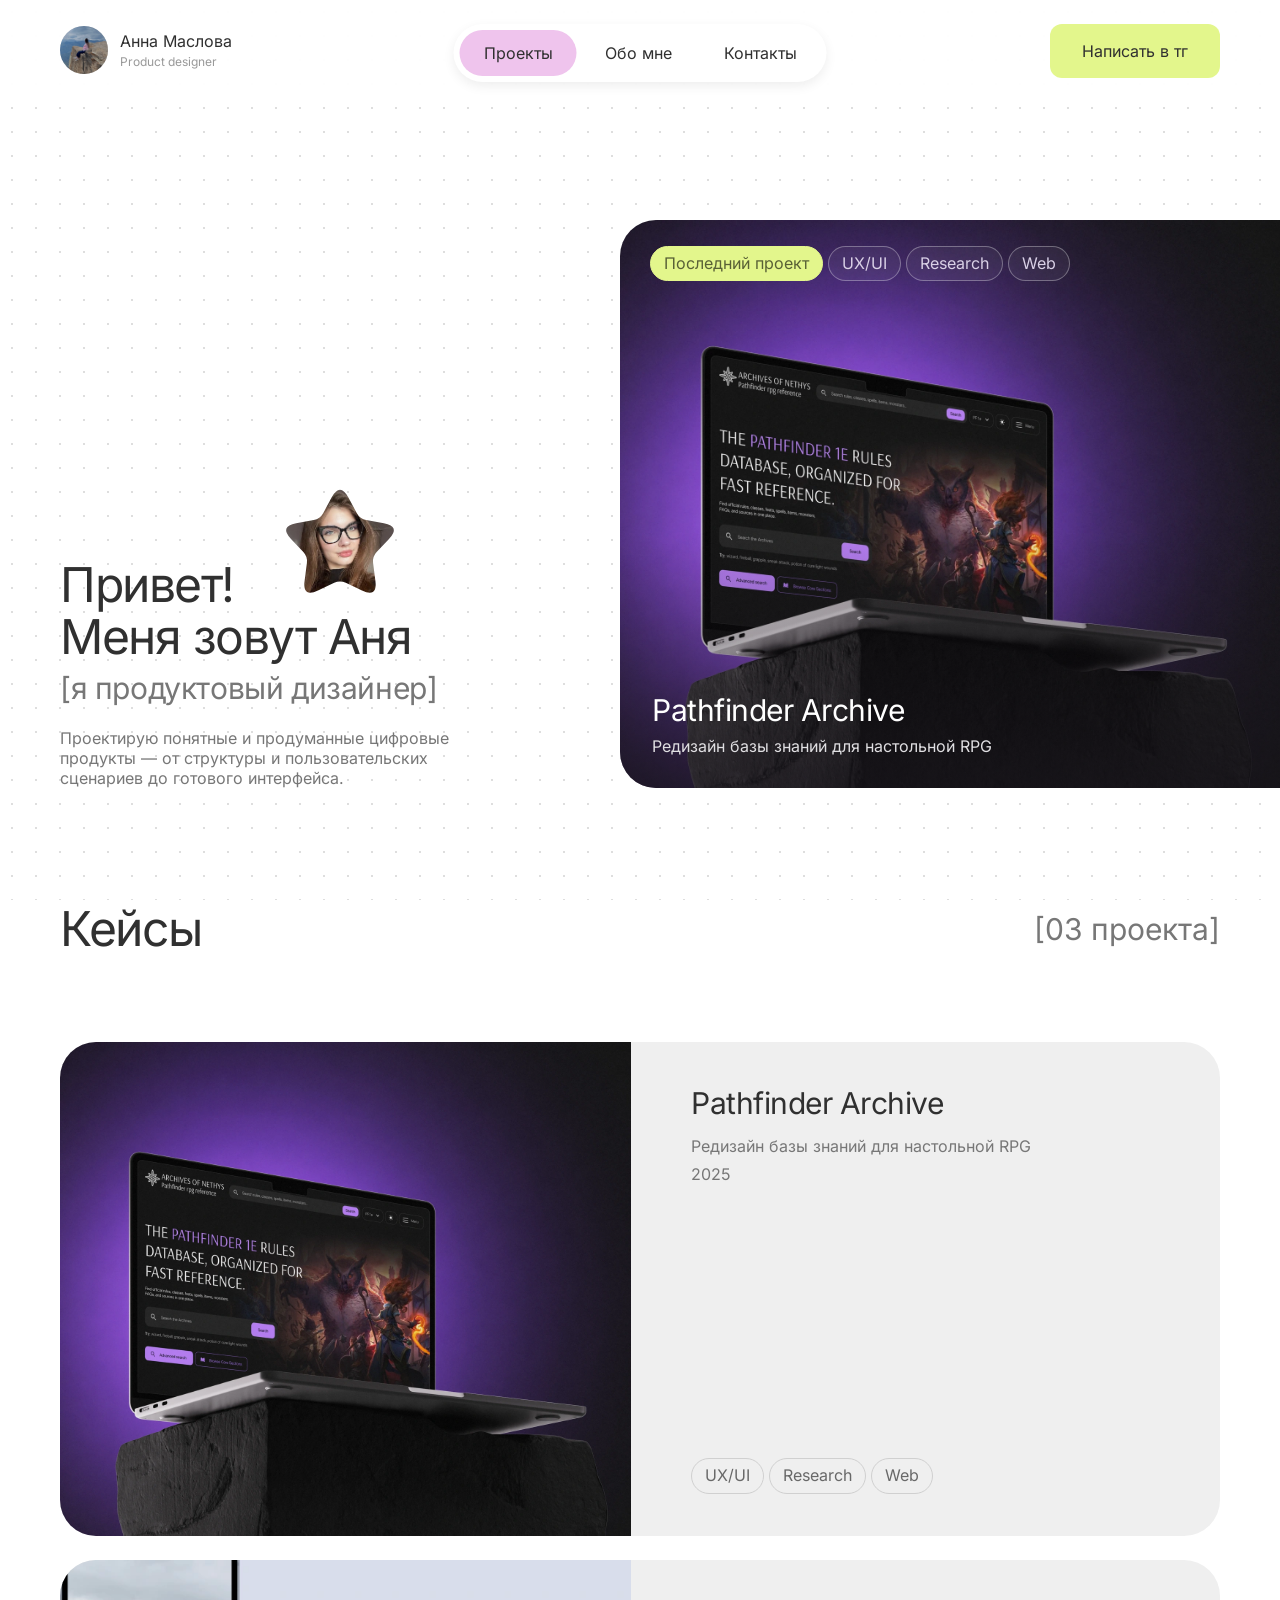
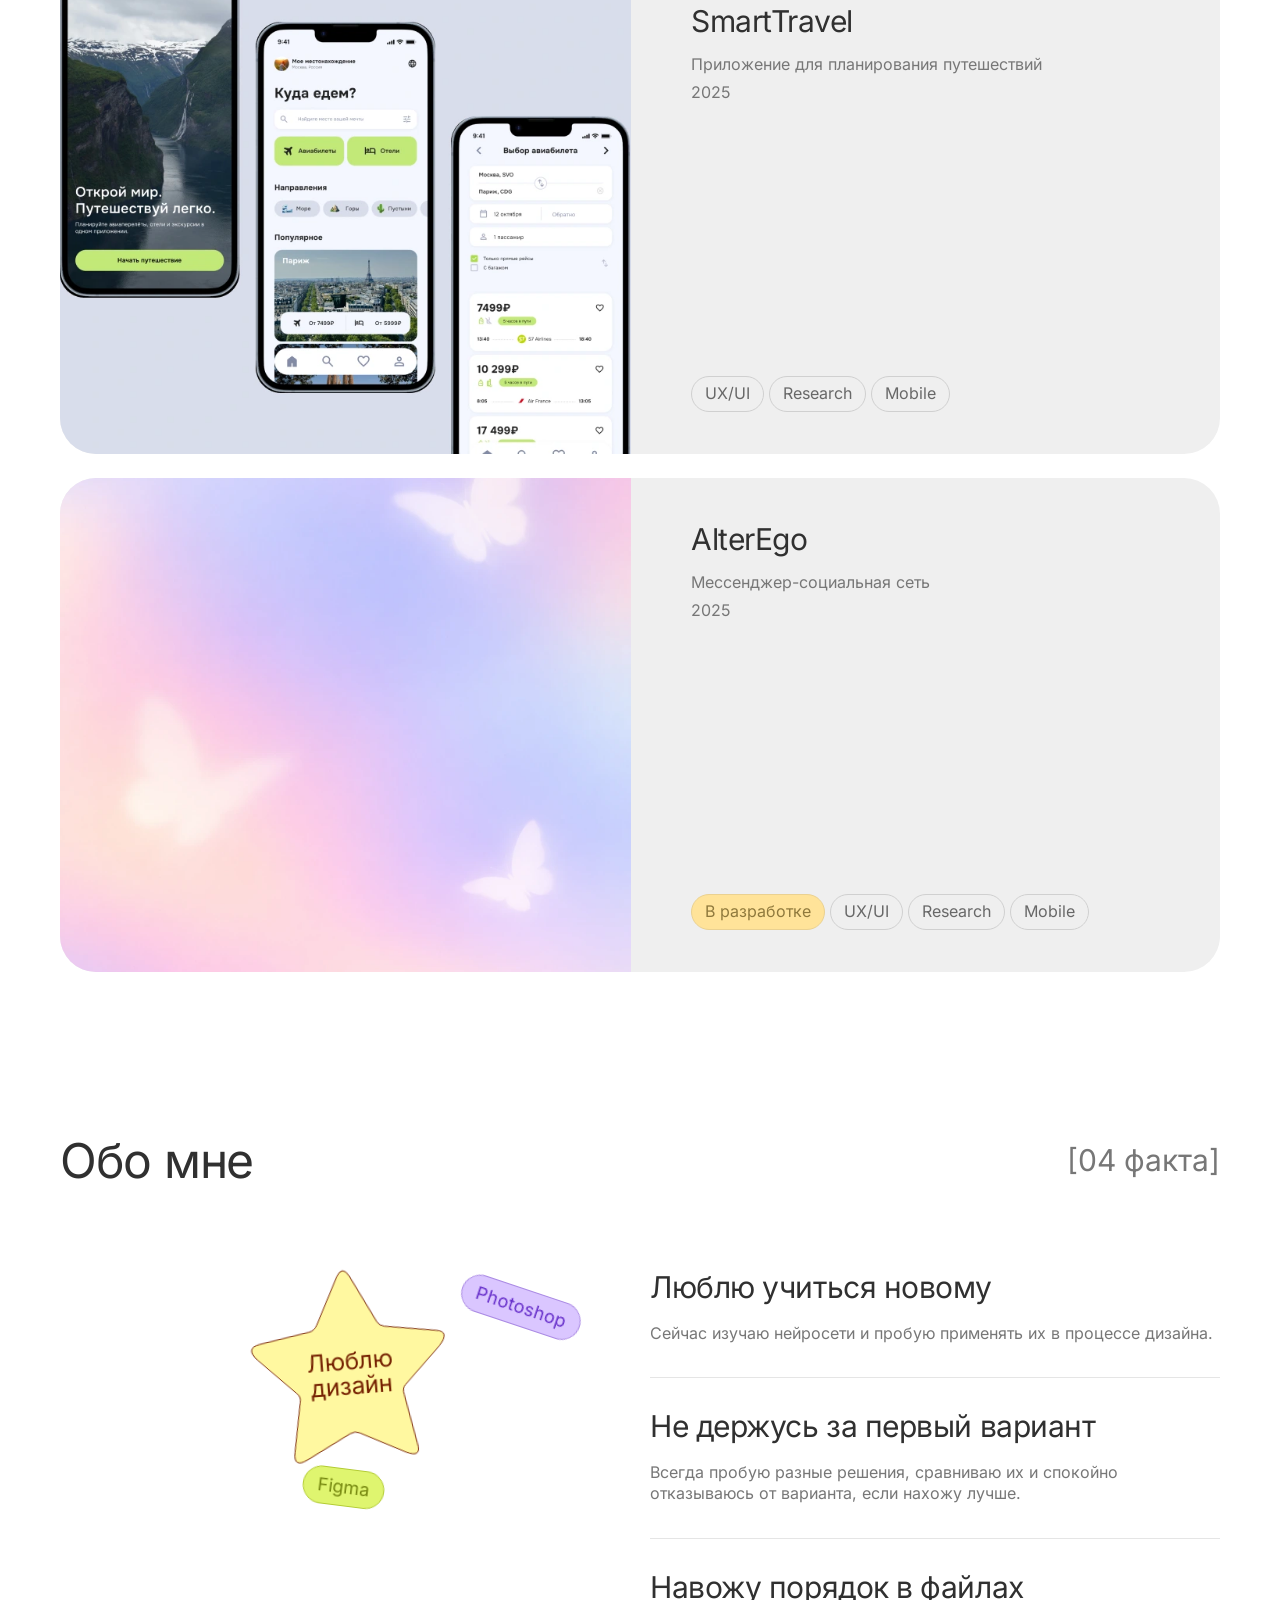
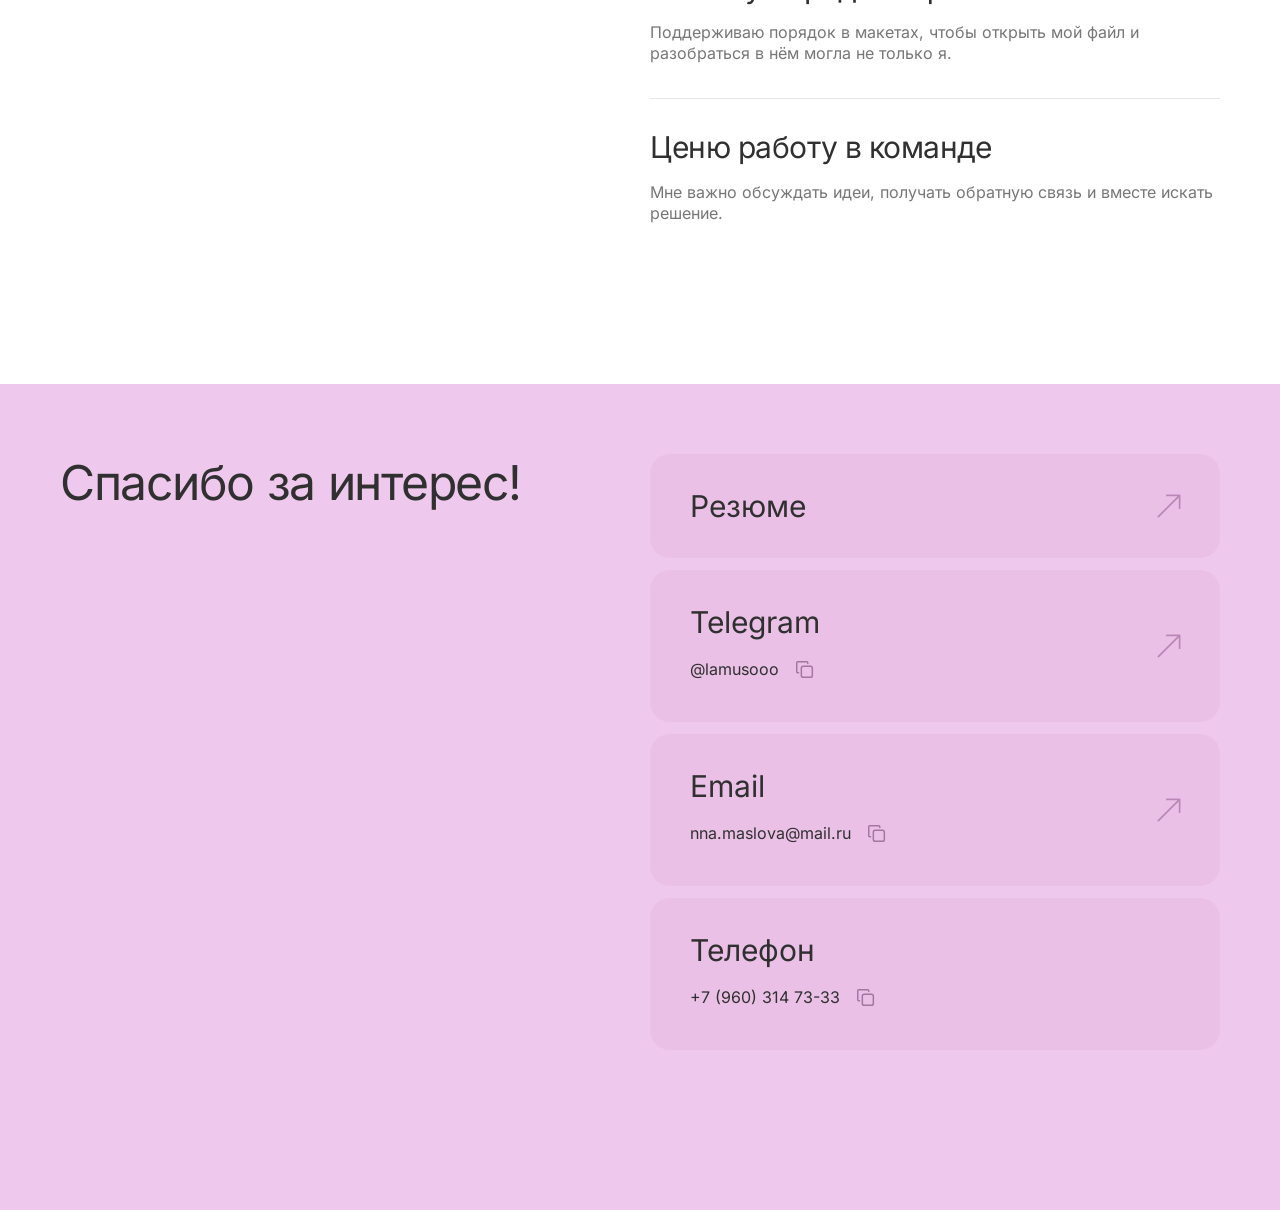
==== index.html @ dc51cd24 "Publish portfolio website" ====
<!doctype html>
<html lang="ru">
<head>
  <meta charset="utf-8">
  <meta name="viewport" content="width=device-width, initial-scale=1">
  <meta name="description" content="Анна Маслова — продуктовый дизайнер. Проекты, подход к работе и контакты.">
  <title>Анна Маслова — продуктовый дизайнер</title>
  <link rel="icon" href="assets--favicon.svg" type="image/svg+xml">
  <link rel="preload" href="assets--inter.ttf" as="font" type="font/ttf" crossorigin>
  <link rel="stylesheet" href="styles.css?v=20261004-phone">
  <script src="script.js?v=20261002-case" defer></script>
</head>
<body>
<a class="skip-link" href="#main">К содержимому</a>
<div class="page">
  <div id="top" aria-hidden="true"></div>
  <header class="header">
    <a href="index.html#top" class="identity" aria-label="Анна Маслова — в начало">
      <img class="identity-dot" src="assets--profile-mountains.png" width="48" height="48" alt="">
      <span>Анна Маслова<small>Product designer</small></span>
    </a>
    <nav class="navigation" aria-label="Основная навигация">
      <a class="is-active" href="#projects" aria-current="location">Проекты</a>
      <a href="#about">Обо мне</a>
      <a href="#contacts">Контакты</a>
    </nav>
    <a class="resume" href="https://t.me/lamusooo" target="_blank" rel="noopener noreferrer">Написать в тг</a>
  </header>
  <main id="main">
    <section class="hero" aria-labelledby="intro-title">
      <div class="intro">
        <div class="greeting"><h1 id="intro-title">Привет!<br>Меня зовут Аня</h1><img class="portrait" src="assets--anna.webp" width="128" height="128" alt="Аня"></div>
        <p class="role">[я продуктовый дизайнер]</p>
        <p class="intro-copy">Проектирую понятные и продуманные цифровые продукты — от структуры и пользовательских сценариев до готового интерфейса.</p>
      </div>
      <a class="featured" href="pathfinder.html" aria-label="Открыть проект Pathfinder Archive">
        <img src="assets--pathfinder.webp" width="1800" height="1350" alt="Pathfinder Archive — интерфейс базы знаний на экране ноутбука" fetchpriority="high">
        <div class="tags featured-tags"><span class="tag tag-lime">Последний проект</span><span class="tag">UX/UI</span><span class="tag">Research</span><span class="tag">Web</span></div>
        <div class="featured-caption"><h2>Pathfinder Archive</h2><p>Редизайн базы знаний для настольной RPG</p></div>
      </a>
    </section>
    <section class="projects section" id="projects" aria-labelledby="projects-title">
      <div class="section-heading"><h2 id="projects-title">Кейсы</h2><span>[03 проекта]</span></div>
      <div class="project-list">
        <a class="project" href="pathfinder.html" aria-label="Открыть проект Pathfinder Archive"><div class="project-image"><img src="assets--pathfinder.webp" width="1800" height="1350" alt="Обложка проекта Pathfinder Archive" loading="lazy"></div><div class="project-info"><div><h3>Pathfinder Archive</h3><p>Редизайн базы знаний для настольной RPG</p><p class="year">2025</p></div><ul class="tags" aria-label="Направления проекта"><li class="tag">UX/UI</li><li class="tag">Research</li><li class="tag">Web</li></ul></div></a>
        <a class="project" href="smarttravel.html" aria-label="Открыть проект Smart Travel"><div class="project-image"><img src="assets--smarttravel.webp" width="808" height="632" alt="SmartTravel — три экрана мобильного приложения для путешествий" loading="lazy"></div><div class="project-info"><div><h3>SmartTravel</h3><p>Приложение для планирования путешествий</p><p class="year">2025</p></div><ul class="tags" aria-label="Направления проекта"><li class="tag">UX/UI</li><li class="tag">Research</li><li class="tag">Mobile</li></ul></div></a>
        <article class="project"><div class="project-image alterego"><img src="assets--alterego.webp" width="972" height="1619" alt="Пастельная обложка AlterEgo с бабочками" loading="lazy"></div><div class="project-info"><div><h3>AlterEgo</h3><p>Мессенджер-социальная сеть</p><p class="year">2025</p></div><ul class="tags" aria-label="Статус и направления проекта"><li class="tag tag-yellow">В разработке</li><li class="tag">UX/UI</li><li class="tag">Research</li><li class="tag">Mobile</li></ul></div></article>
      </div>
    </section>
    <section class="about section" id="about" aria-labelledby="about-title">
      <div class="section-heading"><h2 id="about-title">Обо мне</h2><span>[04 факта]</span></div>
      <div class="about-grid">
        <div class="sticker-board" aria-label="Люблю дизайн. Инструменты: Figma, Photoshop, Illustrator, AI">
          <div class="design-star"><svg viewBox="0 0 220 220" aria-hidden="true"><path d="M103 12 Q110 -1 117 12 L143 64 Q145 69 151 70 L207 79 Q223 81 210 96 L169 136 Q165 140 167 147 L177 201 Q181 218 164 210 L115 185 Q110 182 104 185 L55 210 Q39 218 42 201 L52 147 Q54 140 49 136 L9 96 Q-4 82 13 79 L68 70 Q74 69 77 63Z"/></svg><span>Люблю<br>дизайн</span></div>
          <div class="tool-stickers"><span class="tool figma">Figma</span><span class="tool photoshop">Photoshop</span><span class="tool illustrator">Illustrator</span><span class="tool ai">AI</span></div>
        </div>
        <div class="facts">
          <article><h3>Люблю учиться новому</h3><p>Сейчас изучаю нейросети и пробую применять их в процессе дизайна.</p></article>
          <article><h3>Не держусь за первый вариант</h3><p>Всегда пробую разные решения, сравниваю их и спокойно отказываюсь от варианта, если нахожу лучше.</p></article>
          <article><h3>Навожу порядок в файлах</h3><p>Поддерживаю порядок в макетах, чтобы открыть мой файл и разобраться в нём могла не только я.</p></article>
          <article><h3>Ценю работу в команде</h3><p>Мне важно обсуждать идеи, получать обратную связь и вместе искать решение.</p></article>
        </div>
      </div>
    </section>
  </main>
  <footer class="contacts" id="contacts" aria-labelledby="contacts-title">
    <h2 id="contacts-title">Спасибо за интерес!</h2>
    <div class="contact-list">
      <div class="contact-item contact-resume"><button type="button" class="contact-action" data-contact="resume" aria-label="Резюме"></button><h3>Резюме</h3><svg class="contact-arrow" viewBox="0 0 32 32" fill="none" aria-hidden="true"><path d="M6 26 26 6M14 6h12v12" stroke="currentColor" stroke-width="1.6" stroke-linecap="round" stroke-linejoin="round"/></svg></div>
      <div class="contact-item contact-telegram"><a class="contact-action" href="https://t.me/lamusooo" aria-label="Telegram" target="_blank" rel="noopener noreferrer"></a><h3>Telegram</h3><div class="contact-detail"><p>@lamusooo</p><button type="button" class="copy-contact" data-copy="@lamusooo" aria-label="Копировать telegram" data-label="Копировать telegram"><svg viewBox="0 0 24 24" fill="none" aria-hidden="true"><rect x="8" y="8" width="12" height="12" rx="2" stroke="currentColor" stroke-width="1.6"/><path d="M15 5V4a1 1 0 0 0-1-1H4a1 1 0 0 0-1 1v10a1 1 0 0 0 1 1h1" stroke="currentColor" stroke-width="1.6" stroke-linecap="round"/></svg><span class="copy-tooltip">Копировать</span></button></div><svg class="contact-arrow" viewBox="0 0 32 32" fill="none" aria-hidden="true"><path d="M6 26 26 6M14 6h12v12" stroke="currentColor" stroke-width="1.6" stroke-linecap="round" stroke-linejoin="round"/></svg></div>
      <div class="contact-item contact-email"><a class="contact-action" href="mailto:nna.maslova@mail.ru" aria-label="Email"></a><h3>Email</h3><div class="contact-detail"><p>nna.maslova@mail.ru</p><button type="button" class="copy-contact" data-copy="nna.maslova@mail.ru" aria-label="Копировать email" data-label="Копировать email"><svg viewBox="0 0 24 24" fill="none" aria-hidden="true"><rect x="8" y="8" width="12" height="12" rx="2" stroke="currentColor" stroke-width="1.6"/><path d="M15 5V4a1 1 0 0 0-1-1H4a1 1 0 0 0-1 1v10a1 1 0 0 0 1 1h1" stroke="currentColor" stroke-width="1.6" stroke-linecap="round"/></svg><span class="copy-tooltip">Копировать</span></button></div><svg class="contact-arrow" viewBox="0 0 32 32" fill="none" aria-hidden="true"><path d="M6 26 26 6M14 6h12v12" stroke="currentColor" stroke-width="1.6" stroke-linecap="round" stroke-linejoin="round"/></svg></div>
      <div class="contact-item contact-phone"><a class="contact-action" href="tel:+79603147333" aria-label="Позвонить: +7 (960) 314-73-33"></a><h3>Телефон</h3><div class="contact-detail"><p>+7 (960) 314 73-33</p><button type="button" class="copy-contact" data-copy="+7 (960) 314 73-33" aria-label="Копировать телефон" data-label="Копировать телефон"><svg viewBox="0 0 24 24" fill="none" aria-hidden="true"><rect x="8" y="8" width="12" height="12" rx="2" stroke="currentColor" stroke-width="1.6"/><path d="M15 5V4a1 1 0 0 0-1-1H4a1 1 0 0 0-1 1v10a1 1 0 0 0 1 1h1" stroke="currentColor" stroke-width="1.6" stroke-linecap="round"/></svg><span class="copy-tooltip">Копировать</span></button></div><svg class="contact-arrow" viewBox="0 0 32 32" fill="none" aria-hidden="true"><path d="M6 26 26 6M14 6h12v12" stroke="currentColor" stroke-width="1.6" stroke-linecap="round" stroke-linejoin="round"/></svg></div>
    </div>
    <p class="contact-status" role="status" aria-live="polite"></p>
  </footer>
</div>
</body>
</html>
---- styles.css ----
@font-face{font-family:Inter;src:url('assets--inter.ttf') format('truetype');font-style:normal;font-weight:400;font-display:swap}
:root{--ink:#303030;--muted:#777;--pink:#efc4ed;--lime:#e3f68c;--card:#efefef}
*{box-sizing:border-box}html{scroll-behavior:smooth;scroll-padding-top:32px}body{margin:0;background:#fff;color:var(--ink);font-family:Inter,Arial,sans-serif;font-weight:400;-webkit-font-smoothing:antialiased}button,a{-webkit-tap-highlight-color:transparent}a{color:inherit;text-decoration:none}button{font:inherit;color:inherit}h1,h2,h3,p{margin:0;font-weight:400}ul{padding:0;margin:0;list-style:none}img{display:block;max-width:100%}a:focus-visible,button:focus-visible{outline:3px solid #a567cf;outline-offset:5px}.page{max-width:1440px;margin:0 auto;background-image:radial-gradient(#e9e9e9 .65px,transparent .65px);background-size:24px 24px}.skip-link{position:fixed;left:16px;top:-80px;background:var(--lime);padding:12px;z-index:10}.skip-link:focus{top:16px}.header{height:220px;padding:60px;display:flex;align-items:flex-start;justify-content:space-between;gap:24px;position:relative}.identity{display:flex;align-items:center;gap:12px;min-height:52px;font-size:16px}.identity small{display:block;font-size:12px;color:#999;margin-top:3px}.identity-dot{width:48px;height:48px;background:#d9d9d9;border-radius:50%;flex-shrink:0}.navigation{display:flex;align-items:center;gap:4px;background:#fff;border-radius:40px;padding:6px;box-shadow:0 4px 12px #00000012;position:absolute;left:50%;transform:translateX(-50%)}.navigation a{white-space:nowrap;padding:13px 24px;border-radius:30px;font-size:14px;transition:background .2s}.navigation a:hover{background:#f8edf7}.navigation .is-active{background:var(--pink)}.resume{border:0;border-radius:12px;background:var(--lime);padding:17px 32px;font-size:14px;opacity:1;cursor:default}.hero{display:grid;grid-template-columns:560px minmax(0,1fr);gap:0;margin-left:60px;min-height:568px;align-items:end}.intro{padding:0 40px 0 0}.greeting{position:relative;display:inline-block}.greeting h1{font-size:48px;line-height:1.18;letter-spacing:-1.5px}.portrait{position:absolute;width:128px;height:128px;object-fit:cover;left:216px;top:-80px;clip-path:polygon(50% 0%,65% 27%,96% 35%,77% 60%,80% 94%,50% 79%,18% 94%,22% 60%,3% 35%,35% 27%);transform:rotate(7deg)}.role{font-size:28px;line-height:1.3;color:#777;margin-top:10px;letter-spacing:-.4px}.intro-copy{max-width:405px;font-size:16px;line-height:1.25;margin-top:34px}.featured{height:568px;border-radius:36px 0 0 36px;position:relative;overflow:hidden;color:white;background:#242126}.featured>img{width:100%;height:100%;object-fit:cover}.featured:after{content:'';position:absolute;inset:55% 0 0;background:linear-gradient(transparent,#17131b99);pointer-events:none}.tags{display:flex;flex-wrap:wrap;gap:5px;align-items:center}.tag{font-size:16px;line-height:1.2;padding:7px 13px;border:1px solid #d0d0d0;border-radius:30px;white-space:nowrap;color:#686868}.featured-tags{position:absolute;top:26px;left:30px;right:20px;z-index:1}.featured-tags .tag{border-color:#ffffff50;color:#d9d0e6;background:#ffffff0d}.featured-tags .tag-lime{background:var(--lime);color:#596136;border-color:var(--lime)}.featured-caption{position:absolute;z-index:1;bottom:32px;left:32px;right:24px}.featured-caption h2{font-size:30px;letter-spacing:-.5px}.featured-caption p{font-size:16px;margin-top:8px;color:#e0dfe2}.section{margin:0 60px}.projects{padding-top:112px}.section-heading{display:flex;align-items:center;justify-content:space-between;gap:20px;margin-bottom:84px}.section-heading h2,.contacts>h2{font-size:48px;line-height:1.2;letter-spacing:-1.3px}.section-heading>span{font-size:28px;color:var(--muted);white-space:nowrap}.project-list{display:grid;gap:24px}.project{display:grid;grid-template-columns:650fr 670fr;min-height:494px;background:var(--card);border-radius:36px;overflow:hidden}.project-image{min-width:0;position:relative;overflow:hidden}.project-image>img{width:100%;height:100%;position:absolute;object-fit:cover}.project-image.alterego>img{object-position:center 60%;transform:rotate(180deg)}.project-info{padding:42px 60px;display:flex;flex-direction:column;justify-content:space-between;gap:40px}.project h3{font-size:30px;line-height:1.3;letter-spacing:-.5px}.project-info p{font-size:16px;line-height:1.4;color:var(--muted);margin-top:12px}.project-info .year{margin-top:6px}.tag-yellow{background:#ffe399;border-color:#ead191;color:#8f793c}.about{padding-top:160px;padding-bottom:160px}.about .section-heading{margin-bottom:80px}.about-grid{display:grid;grid-template-columns:1fr 1fr;gap:20px;min-height:552px}.sticker-board{display:flex;align-items:center;gap:28px;padding-top:110px}.design-star{position:relative;flex:none;width:200px;height:200px;transform:rotate(-7deg)}.design-star svg{width:100%;height:100%;fill:#fff9a9;stroke:#726d4d;stroke-width:1}.design-star span{position:absolute;inset:0;display:flex;align-items:center;justify-content:center;text-align:center;font-size:24px;line-height:1.05;transform:rotate(7deg)}.tool-stickers{display:grid;grid-template-columns:max-content max-content;gap:16px;align-self:center;margin-top:-40px}.tool{font-size:18px;padding:8px 14px;border:1px solid #0000000c;border-radius:28px;color:#777;line-height:1.1}.figma{background:#e9f8a4;grid-column:1;grid-row:1}.photoshop{background:#e5ccfa;grid-column:2;grid-row:1}.illustrator{background:#f5c6ed;grid-column:2;grid-row:2;justify-self:start}.ai{background:#c8e7fc;grid-column:2;grid-row:3;justify-self:start;margin-top:-8px}.facts article{padding:0 0 34px;margin-bottom:30px;border-bottom:1px solid #e5e5e5}.facts article:last-child{border-bottom:0;margin-bottom:0;padding-bottom:0}.facts h3{font-size:30px;line-height:1.25;letter-spacing:-.45px}.facts p{font-size:16px;line-height:1.3;color:var(--muted);margin-top:16px;max-width:590px}.contacts{display:grid;grid-template-columns:1fr 1fr;gap:20px;background:#efc8ed;padding:70px 60px 160px;min-height:776px;scroll-margin-top:0}.contact-list{display:grid;gap:12px;align-content:start}.contact-item{background:#eac0e7;padding:34px 40px;border-radius:20px}.contact-item h3{font-size:30px;line-height:1.2}.contact-item p{font-size:16px;line-height:1.3;margin-top:12px;overflow-wrap:anywhere}
@media(min-width:1441px){.page{border-inline:1px solid #f6f6f6}}
@media(max-width:1150px){.header{padding:40px;height:180px}.hero{margin-left:40px;grid-template-columns:43% 57%;min-height:470px}.featured{height:470px}.greeting h1{font-size:38px}.portrait{width:104px;height:104px;left:170px;top:-70px}.role{font-size:22px}.intro-copy{max-width:300px}.section{margin-inline:40px}.project{min-height:380px}.project-info{padding:32px}.project h3,.facts h3{font-size:25px}.tag{font-size:13px;padding:6px 10px}.section-heading h2,.contacts>h2{font-size:38px}.section-heading>span{font-size:22px}.section-heading{margin-bottom:55px}.about{padding-block:110px}.sticker-board{gap:16px}.design-star{width:160px;height:160px}.design-star span{font-size:20px}.tool{font-size:14px;padding:7px 10px}.tool-stickers{gap:12px}.contacts{padding:60px 40px 100px;min-height:640px}.contact-item{padding:28px 32px}.contact-item h3{font-size:25px}}
@media(max-width:850px){html{scroll-padding-top:24px}.header{height:180px;padding:26px 24px;align-items:flex-start;gap:12px}.identity{font-size:14px;gap:9px;min-height:42px}.identity small{font-size:10px}.identity-dot{width:38px;height:38px}.resume{padding:14px 20px;font-size:12px;border-radius:10px}.navigation{top:100px}.navigation a{padding:12px 21px;font-size:13px}.hero{margin:0 24px;grid-template-columns:1fr;gap:36px;min-height:0}.intro{padding:70px 0 0}.greeting h1{font-size:40px;letter-spacing:-1.2px}.portrait{left:184px;top:-63px;width:100px;height:100px}.role{font-size:22px;margin-top:12px}.intro-copy{font-size:15px;max-width:360px;line-height:1.4;margin-top:25px}.featured{height:auto;aspect-ratio:1.22;border-radius:24px}.featured-tags{left:18px;top:18px;right:12px;gap:4px}.featured-tags .tag{font-size:11px;padding:5px 7px}.featured-caption{left:20px;bottom:23px;right:20px}.featured-caption h2{font-size:25px}.featured-caption p{font-size:12px;max-width:260px;line-height:1.4}.section{margin-inline:24px}.projects{padding-top:70px}.section-heading{margin-bottom:30px;gap:10px}.section-heading h2,.contacts>h2{font-size:32px;letter-spacing:-.8px}.section-heading>span{font-size:15px}.project-list{gap:20px}.project{grid-template-columns:1fr;min-height:0;border-radius:24px}.project-image{aspect-ratio:1.32}.project-info{padding:26px 24px 28px;min-height:220px;gap:30px}.project h3{font-size:25px}.project-info p{font-size:14px;margin-top:10px}.tag{font-size:12px;padding:6px 9px}.about{padding-block:76px}.about .section-heading{margin-bottom:30px}.about-grid{grid-template-columns:1fr;gap:40px;min-height:0}.sticker-board{min-height:210px;padding-top:0;gap:25px;justify-content:center}.design-star{width:165px;height:165px}.tool-stickers{margin-top:-16px}.tool{font-size:15px}.facts h3{font-size:24px;letter-spacing:-.5px}.facts p{font-size:14px;line-height:1.5;margin-top:12px}.facts article{padding-bottom:24px;margin-bottom:24px}.contacts{grid-template-columns:1fr;gap:36px;min-height:0;padding:46px 24px 64px}.contact-item{padding:25px 24px;border-radius:16px}.contact-item h3{font-size:24px}.contact-item p{font-size:14px;margin-top:9px}}
@media(max-width:360px){.header{padding-inline:18px}.hero{margin-inline:18px}.section{margin-inline:18px}.contacts{padding-inline:18px}.greeting h1{font-size:35px}.role{font-size:19px}.portrait{left:161px}.featured-tags .tag{font-size:10px;padding:5px 6px}.sticker-board{gap:15px}.design-star{width:140px;height:140px}.tool{font-size:13px}.project-info{padding-inline:20px}}
@media(prefers-reduced-motion:reduce){html{scroll-behavior:auto}*{transition:none!important}}
.about-grid>*{min-width:0}
@media(max-width:360px){.sticker-board{gap:12px}.design-star{width:120px;height:120px}.design-star span{font-size:17px}.tool-stickers{gap:8px}.tool{font-size:12px;padding:6px 8px}}
.project-image.alterego>img{transform:none;object-position:center 62%}

/* Symmetric, rounded photo silhouette at every viewport size. */
.portrait {
  clip-path: none;
  transform: none;
  -webkit-mask: url('assets--portrait-star.svg') center / 100% 100% no-repeat;
  mask: url('assets--portrait-star.svg') center / 100% 100% no-repeat;
}
/* At the stacked-layout breakpoint, the introduction stands on its own. */
@media (max-width: 850px) {
  .hero {
    display: block;
    margin-inline: 24px;
    padding-top: clamp(28px, 4.375vw, 34px);
    padding-bottom: clamp(32px, 8vw, 64px);
    text-align: center;
  }
  .hero .featured { display: none; }
  .intro { padding: 0; max-width: 640px; margin-inline: auto; }
  .greeting { display: flex; flex-direction: column; align-items: center; }
  .hero .portrait {
    position: static;
    order: -1;
    width: clamp(112px, 34.375vw, 232px);
    height: auto;
    aspect-ratio: 220 / 210;
    margin-bottom: clamp(20px, 5vw, 34px);
  }
  .greeting h1 {
    font-size: clamp(28px, 8.125vw, 56px);
    line-height: 1;
    letter-spacing: -.035em;
  }
  .role {
    font-size: clamp(17px, 5vw, 34px);
    line-height: 1.25;
    letter-spacing: -.02em;
    margin-top: clamp(12px, 2.2vw, 16px);
  }
  .intro-copy {
    max-width: 590px;
    margin: clamp(26px, 5.6vw, 40px) auto 0;
    font-size: clamp(16px, 3.6vw, 24px);
    line-height: 1.23;
    text-wrap: pretty;
  }
}
/* Keep hero typography in the same scale as the section headings and body. */
:root { --section-title-size: 48px; --body-copy-size: 16px; }
.section-heading h2, .contacts > h2, .greeting h1 {
  font-size: var(--section-title-size);
}
.greeting h1 { line-height: 1.18; }
.role { font-size: calc(var(--section-title-size) / 1.6); }
.intro-copy, .project-info p, .facts p, .contact-item p {
  font-size: var(--body-copy-size);
}
@media (max-width: 1150px) {
  :root { --section-title-size: 38px; }
}
@media (max-width: 850px) {
  :root { --section-title-size: 32px; --body-copy-size: 16px; }
}
/* Tighter hero spacing and the requested body size in pixels. */
:root { --body-copy-size: 16px; }
.greeting h1 { line-height: 1.08; }
.role { margin-top: 6px; }
@media (width < 850px) {
  :root { --body-copy-size: 16px; }
}

/* Bring the description closer to the hero heading group. */
.intro-copy { margin-top: 20px; }
@media (width < 850px) {
  .intro-copy { margin-top: 18px; }
}
/* A single pill travels between items instead of separate hover backgrounds. */
.navigation { isolation: isolate; }
.navigation a { position: relative; z-index: 1; }
.navigation a:hover, .navigation a.is-active { background: transparent; }
.navigation-indicator {
  position: absolute;
  left: 0;
  border-radius: 30px;
  background: var(--pink);
  pointer-events: none;
  z-index: 0;
}
.navigation-indicator.is-preview { background: #f8e5f6; }
.has-sliding-indicator .navigation-indicator {
  transition: transform 340ms cubic-bezier(.22, 1, .36, 1),
              width 340ms cubic-bezier(.22, 1, .36, 1),
              background-color 240ms ease;
}
@media (prefers-reduced-motion: reduce) {
  .has-sliding-indicator .navigation-indicator { transition: none; }
}
/* Match paragraph type and dock the navigation on compact screens. */
.navigation a { font-size: var(--body-copy-size); }
@media (max-width: 850px) {
  html { scroll-padding-bottom: 100px; }
  .header { height: 100px; }
  .navigation {
    position: fixed;
    top: auto;
    bottom: calc(12px + env(safe-area-inset-bottom, 0px));
    left: max(12px, env(safe-area-inset-left, 0px));
    right: max(12px, env(safe-area-inset-right, 0px));
    transform: none;
    z-index: 100;
    padding: 6px;
    gap: 4px;
    box-shadow: 0 4px 24px #00000018;
  }
  .navigation a {
    flex: 1 1 0;
    min-width: 0;
    padding: 13px 6px;
    text-align: center;
  }
  .contacts { padding-bottom: calc(150px + env(safe-area-inset-bottom, 0px)); }
}
/* Shared type scale for section counts and header labels. */
.section-heading > span { font-size: calc(var(--section-title-size) / 1.6); }
.resume, .identity { font-size: 16px; }
.identity small { font-size: 12px; }
/* A short, one-time entrance when the page opens. */
@keyframes portrait-drop {
  0% { opacity: 0; transform: translateY(-90px) rotate(-18deg) scale(.86); }
  16% { opacity: 1; }
   52% { transform: translateY(8px) rotate(7deg) scale(1.025); }
  72% { transform: translateY(-9px) rotate(-4deg) scale(.99); }
  88% { transform: translateY(2px) rotate(2deg) scale(1); }
  100% { opacity: 1; transform: translateY(0) rotate(0) scale(1); }
}
.portrait {
  transform-origin: 50% 55%;
  animation: portrait-drop 1100ms cubic-bezier(.3, .65, .35, 1) 120ms both;
}
@media (prefers-reduced-motion: reduce) {
  .portrait { animation: none; }
}
/* Staggered hero entrance, paired with the portrait's landing. */
@keyframes hero-text-enter {
  from { opacity: 0; transform: translateY(18px); }
  to { opacity: 1; transform: translateY(0); }
}
@keyframes hero-card-enter {
  from { opacity: 0; transform: translateX(48px); }
  to { opacity: 1; transform: translateX(0); }
}
.page { overflow-x: clip; }
.hero .greeting h1 {
  animation: hero-text-enter 650ms cubic-bezier(.22, 1, .36, 1) 260ms both;
}
.hero .role {
  animation: hero-text-enter 650ms cubic-bezier(.22, 1, .36, 1) 400ms both;
}
.hero .intro-copy {
  animation: hero-text-enter 700ms cubic-bezier(.22, 1, .36, 1) 540ms both;
}
.hero .featured {
  animation: hero-card-enter 900ms cubic-bezier(.22, 1, .36, 1) 200ms both;
}
@media (prefers-reduced-motion: reduce) {
  .hero .greeting h1, .hero .role, .hero .intro-copy, .hero .featured {
    animation: none;
  }
}
/* Keep project cards side by side on small tablets. */
@media (min-width: 760px) and (max-width: 850px) {
  .project {
    grid-template-columns: 1fr 1fr;
    min-height: 320px;
  }
  .project-image { aspect-ratio: auto; }
  .project-info {
    min-height: 0;
    padding: 28px;
  }
}
/* Contact cards: the copy control is separate from the main action. */
.contact-item { position: relative; padding-right: 96px; transition: background-color 200ms ease, box-shadow 200ms ease; }
.contact-action { position: absolute; inset: 0; width: 100%; height: 100%; border: 0; border-radius: inherit; background: transparent; cursor: pointer; z-index: 1; }
.contact-arrow { position: absolute; right: 34px; top: 50%; width: 34px; height: 34px; color: #ba87b7; transform: translateY(-50%); transition: transform 220ms ease, color 220ms ease; pointer-events: none; }
.contact-item:not(.contact-phone):has(.contact-action:hover), .contact-item:not(.contact-phone):has(.contact-action:focus-visible) { background: #e3b0df; box-shadow: inset 0 0 0 1px #d89bd2; }
.contact-item:has(.contact-action:hover) .contact-arrow, .contact-item:has(.contact-action:focus-visible) .contact-arrow { color: #81517c; transform: translate(3px, calc(-50% - 3px)); }
.contact-detail { display: flex; align-items: center; flex-wrap: wrap; gap: 8px; margin-top: 12px; }
.contact-detail p { margin: 0; }
.copy-contact { position: relative; z-index: 2; display: inline-flex; align-items: center; justify-content: center; flex-shrink: 0; width: 36px; height: 36px; padding: 7px; border: 0; border-radius: 8px; background: transparent; color: #a375a0; cursor: pointer; transition: background-color 180ms, color 180ms; }
.copy-contact svg { width: 22px; height: 22px; }
.copy-contact:hover, .copy-contact:focus-visible { background: #dca6d7; color: #593653; }
.copy-tooltip { position: absolute; bottom: calc(100% + 6px); left: 50%; transform: translateX(-50%); opacity: 0; pointer-events: none; border-radius: 6px; padding: 6px 9px; background: #493745; color: white; font-size: 12px; white-space: nowrap; transition: opacity 150ms; }
.copy-contact:hover .copy-tooltip, .copy-contact:focus-visible .copy-tooltip, .copy-contact.is-copied .copy-tooltip { opacity: 1; }
.contact-phone .contact-action { display: none; }
.contact-phone .contact-arrow { display: none; }
.contact-status { position: fixed; bottom: 92px; left: 50%; transform: translateX(-50%); width: max-content; max-width: calc(100% - 32px); padding: 12px 18px; border-radius: 12px; background: #493745; color: #fff; z-index: 120; font-size: 14px; box-shadow: 0 4px 20px #0002; }
.contact-status:empty { display: none; }
@media (max-width: 850px) {
  .contact-item { padding-right: 72px; }
  .contact-arrow { right: 25px; width: 28px; height: 28px; }
}
@media (width < 760px) {
  .contact-phone .contact-action, .contact-phone .contact-arrow { display: block; }
  .contact-phone:has(.contact-action:hover), .contact-phone:has(.contact-action:focus-visible) { background: #e3b0df; box-shadow: inset 0 0 0 1px #d89bd2; }
}
/* Soft contact hover without a border; keyboard focus stays visible. */
.contact-item:not(.contact-phone):has(.contact-action:hover),
.contact-item:not(.contact-phone):has(.contact-action:focus-visible) {
  box-shadow: none;
}
@media (width < 760px) {
  .contact-phone:has(.contact-action:hover),
  .contact-phone:has(.contact-action:focus-visible) { box-shadow: none; }
}
.project-image > img {
  transition: transform 450ms cubic-bezier(.22, 1, .36, 1);
}
.project h3 { transition: color 220ms ease; }
@media (hover: hover) {
  .project:hover .project-image > img { transform: scale(1.045); }
  .project:hover h3 { color: #ad398f; }
}
@media (prefers-reduced-motion: reduce) {
  .project-image > img, .project h3 { transition: none; }
  .project:hover .project-image > img { transform: none; }
}
/* Upright design sticker with the specified palette. */
.design-star { transform: none; }
.design-star svg { fill: #FFF8A0; stroke: #752101; }
.design-star span {
  transform: none;
  color: #752101;
  align-items: center;
  justify-content: center;
  text-align: center;
}
.design-star span { transform: translateY(8px); }

/* Tool sticker colors sampled from the reference, converted to sRGB. */
.tool.figma { background: #DFF56F; border-color: #B2CB32; color: #74860E; }
.tool.photoshop { background: #DAC6FF; border-color: #A989E3; color: #662ECA; }
.tool.illustrator { background: #FEC0F2; border-color: #E77FD5; color: #B53C9F; }
.tool.ai { background: #C7E6FF; border-color: #69ADE4; color: #3E84BE; }
/* An open falling area replaces the sticker grid. */
.sticker-board.free-stickers {
  position: relative;
  display: block;
  overflow: hidden;
  min-height: 350px;
  padding: 0;
  align-self: stretch;
}
.free-stickers > .design-star, .free-stickers > .tool {
  position: absolute;
  top: 0;
  left: 0;
  margin: 0;
  transform-origin: center;
  will-change: transform;
}
.free-stickers > .tool { display: flex; align-items: center; justify-content: center; }
@media (max-width: 850px) {
  .sticker-board.free-stickers { min-height: 330px; }
}
.identity-dot { object-fit: cover; object-position: 50% 42%; }
.resume {
  cursor: pointer;
  transition: background-color 180ms ease, transform 180ms ease;
}
.resume:hover { background: #d2eb65; }
.resume:active { transform: translateY(1px); }
/* Reference-style circular arrow replaces the pointer over project cards. */
@media (hover: hover) and (pointer: fine) {
  .project, .project * {
    cursor: url('assets--project-cursor.svg') 32 32, pointer;
  }
}
/* A visual cursor can fade after leaving a card, unlike a native cursor. */
.project-cursor {
  position: fixed;
  left: 0;
  top: 0;
  width: 64px;
  height: 64px;
  z-index: 1000;
  pointer-events: none;
  opacity: 0;
  transition: opacity 280ms ease;
  background: url('assets--project-cursor.svg') center / contain no-repeat;
  transform: translate(-100px, -100px);
}
.project-cursor.is-visible { opacity: 1; }
@media (hover: hover) and (pointer: fine) {
  .custom-project-cursor .project, .custom-project-cursor .project * { cursor: none; }
}
@media (prefers-reduced-motion: reduce) {
  .project-cursor { transition: none; }
}
/* Independent rotation preserves the portrait's entrance animation. */
.hero .portrait {
  rotate: 0deg;
  transition: rotate 380ms cubic-bezier(.22, 1, .36, 1);
}
@media (hover: hover) and (pointer: fine) {
  .hero .portrait:hover { rotate: 9deg; }
}
@media (prefers-reduced-motion: reduce) {
  .hero .portrait { transition: none; }
}

/* Match homepage body copy to the About section. */
body:not(.case-page) .intro-copy { color: var(--muted); }
.contact-item p { color: var(--ink); }

/* Persistent shared header, with a case return link on project pages. */
html { scroll-padding-top:144px; }
.header { position:sticky; top:0; z-index:200; height:104px; padding:24px 60px; margin-bottom:116px; background:rgba(255,255,255,.97); }
.case-page .header { height:132px; margin-bottom:88px; }
.header-cases { position:absolute; left:60px; top:92px; font-size:16px; line-height:20px; color:var(--muted); transition:color .2s; }
.header-cases:hover { color:var(--ink); }
@media(max-width:1150px) {
 .header { padding-inline:40px; margin-bottom:76px; }
 .case-page .header { margin-bottom:48px; }
 .header-cases { left:40px; }
}
@media(max-width:850px) {
 .header { height:100px; padding:24px; margin-bottom:0; }
 .case-page .header { height:132px; margin-bottom:0; }
 .header-cases { left:24px; top:94px; }
 html { scroll-padding-top:112px; }
 html:has(.case-page) { scroll-padding-top:144px; }
}
@media(max-width:360px) { .header { padding-inline:18px; } .header-cases { left:18px; } }

/* A stationary dotted canvas shared by all pages. */
body { isolation:isolate; }
body::before {
 content:"";
 position:fixed;
 inset:0;
 z-index:-1;
 pointer-events:none;
 background-color:#fff;
 background-image:radial-gradient(circle, #dedede .75px, transparent 1px);
 background-size:24px 24px;
 background-position:0 0;
}
.page { background-image:none; }

@media(max-width:850px) {
 .contact-phone .contact-action, .contact-phone .contact-arrow { display:block; }
 .contact-phone:has(.contact-action:hover), .contact-phone:has(.contact-action:focus-visible) { background:#e3b0df; box-shadow:none; }
}
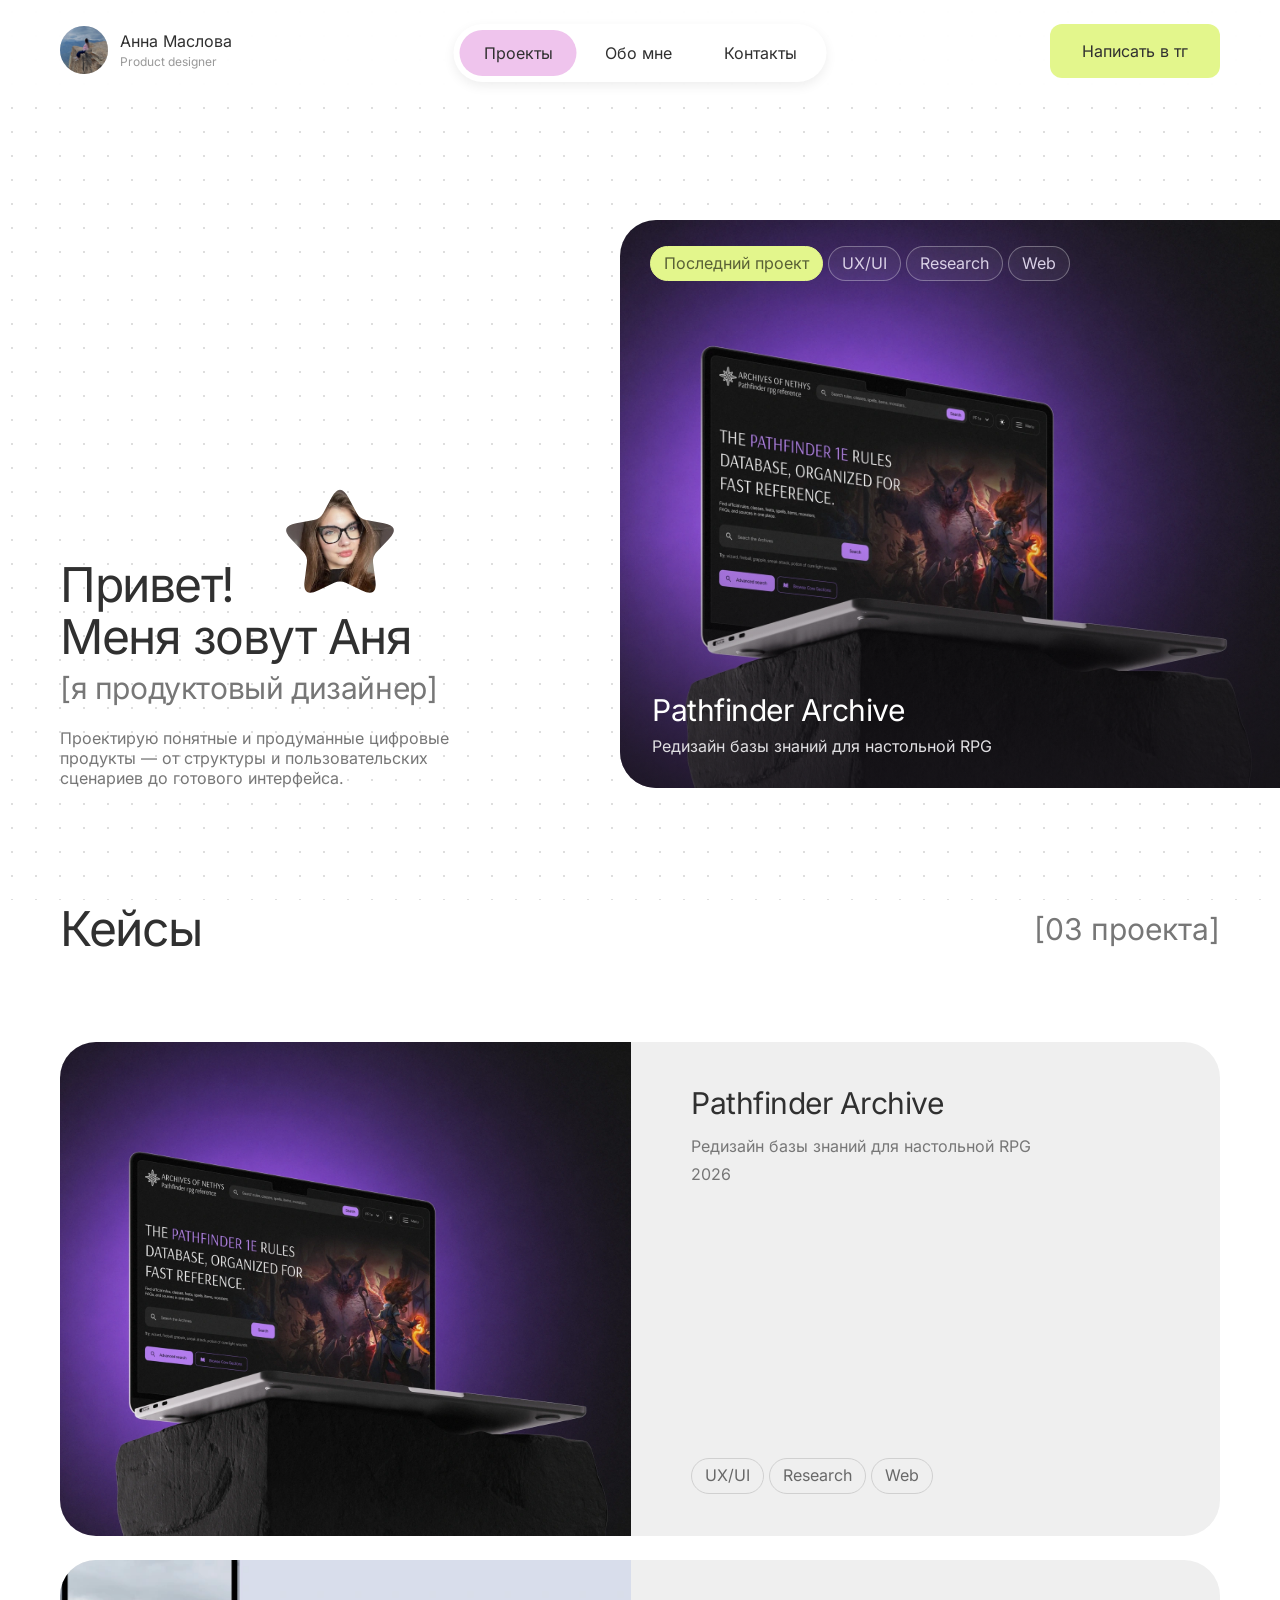
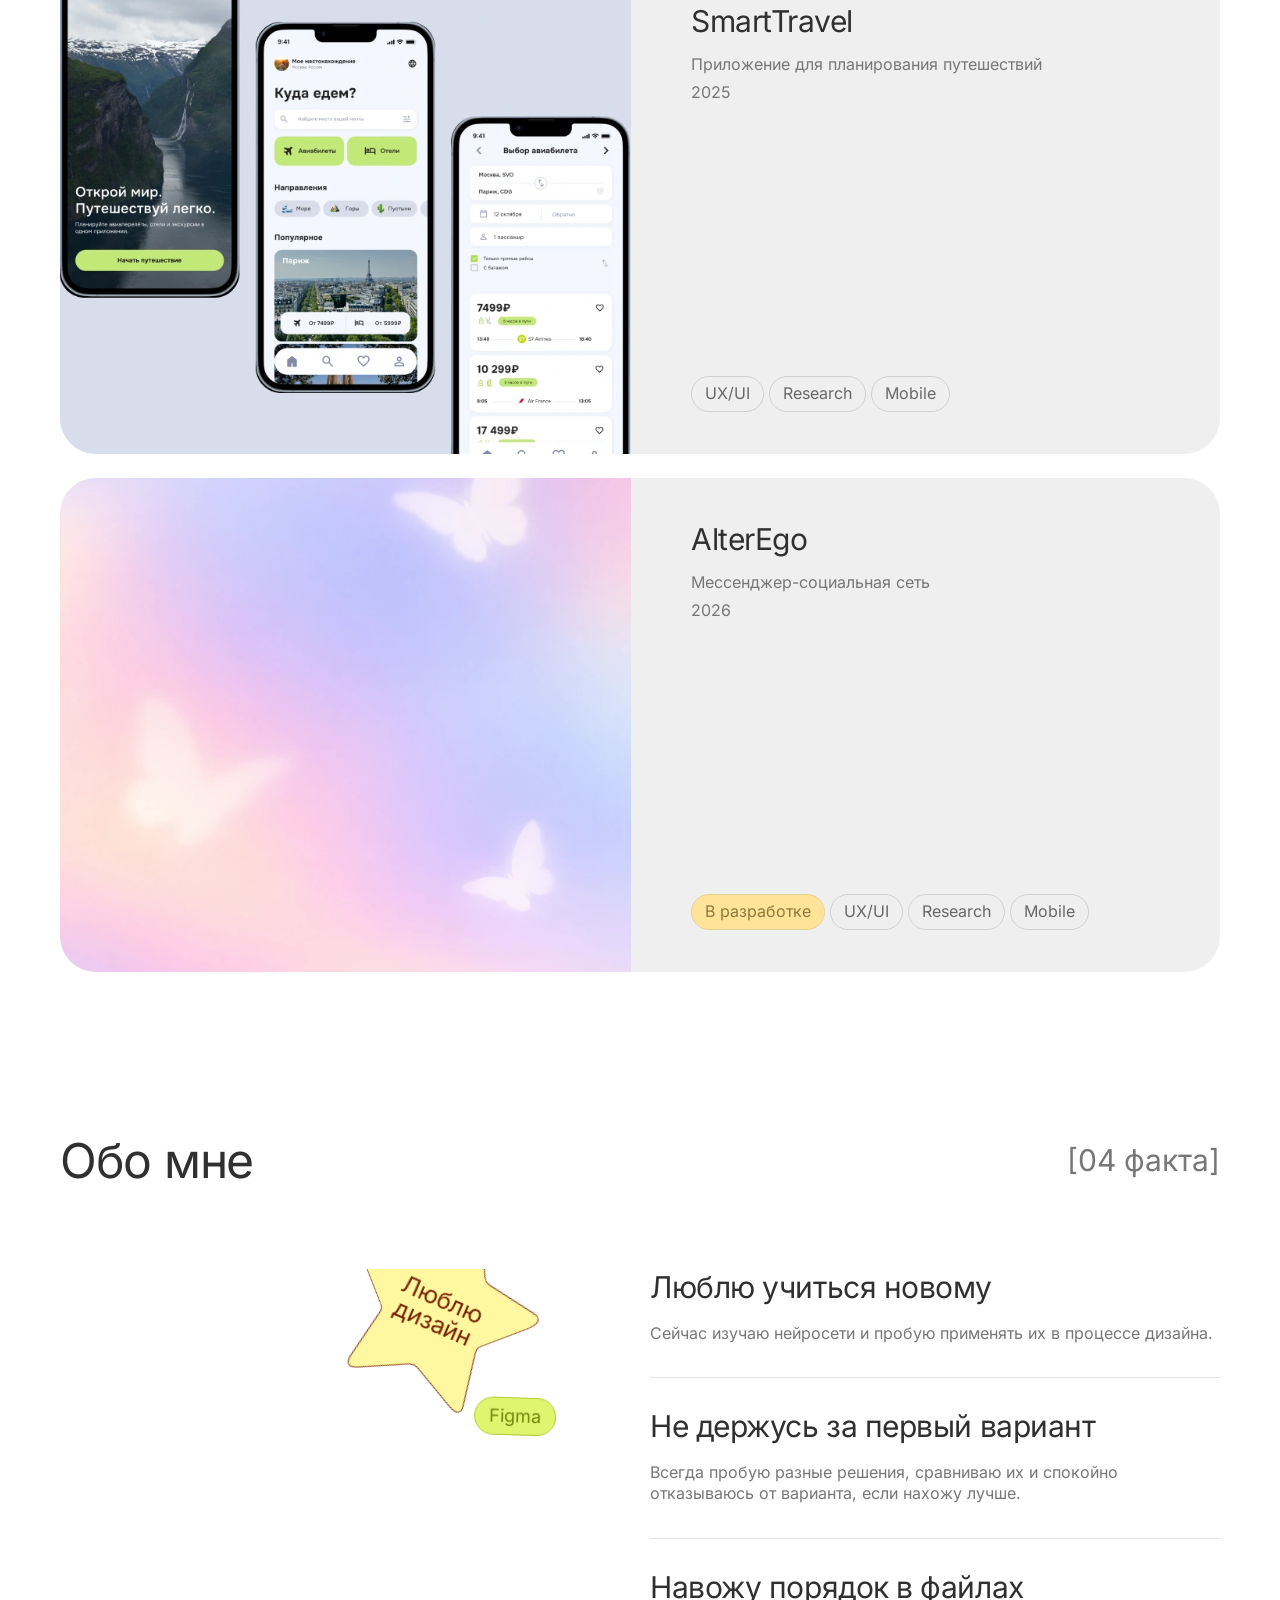
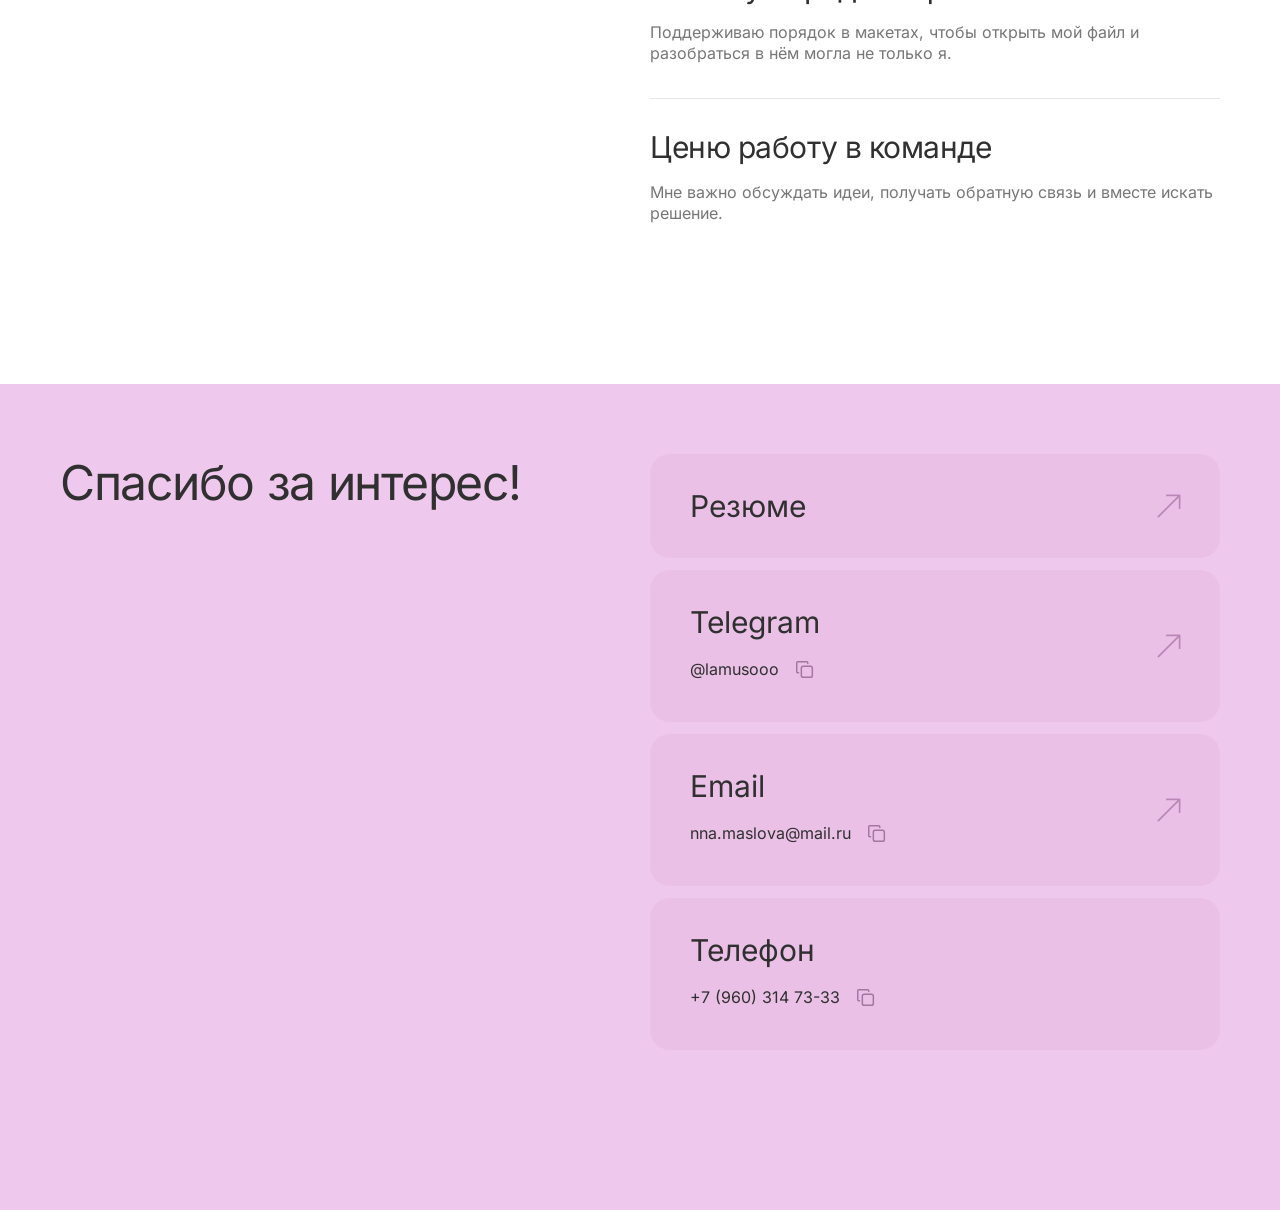
==== commit 0a774aa3: "Add resume, update project years and mobile project hint" ====
--- a/index.html
+++ b/index.html
@@ -7,8 +7,8 @@
   <title>Анна Маслова — продуктовый дизайнер</title>
   <link rel="icon" href="assets--favicon.svg" type="image/svg+xml">
   <link rel="preload" href="assets--inter.ttf" as="font" type="font/ttf" crossorigin>
-  <link rel="stylesheet" href="styles.css?v=20261004-phone">
-  <script src="script.js?v=20261002-case" defer></script>
+  <link rel="stylesheet" href="styles.css?v=20261004-resume">
+  <script src="script.js?v=20261004-hint" defer></script>
 </head>
 <body>
 <a class="skip-link" href="#main">К содержимому</a>
@@ -42,9 +42,9 @@
     <section class="projects section" id="projects" aria-labelledby="projects-title">
       <div class="section-heading"><h2 id="projects-title">Кейсы</h2><span>[03 проекта]</span></div>
       <div class="project-list">
-        <a class="project" href="pathfinder.html" aria-label="Открыть проект Pathfinder Archive"><div class="project-image"><img src="assets--pathfinder.webp" width="1800" height="1350" alt="Обложка проекта Pathfinder Archive" loading="lazy"></div><div class="project-info"><div><h3>Pathfinder Archive</h3><p>Редизайн базы знаний для настольной RPG</p><p class="year">2025</p></div><ul class="tags" aria-label="Направления проекта"><li class="tag">UX/UI</li><li class="tag">Research</li><li class="tag">Web</li></ul></div></a>
+        <a class="project" href="pathfinder.html" aria-label="Открыть проект Pathfinder Archive"><div class="project-image"><img src="assets--pathfinder.webp" width="1800" height="1350" alt="Обложка проекта Pathfinder Archive" loading="lazy"></div><div class="project-info"><div><h3>Pathfinder Archive</h3><p>Редизайн базы знаний для настольной RPG</p><p class="year">2026</p></div><ul class="tags" aria-label="Направления проекта"><li class="tag">UX/UI</li><li class="tag">Research</li><li class="tag">Web</li></ul></div></a>
         <a class="project" href="smarttravel.html" aria-label="Открыть проект Smart Travel"><div class="project-image"><img src="assets--smarttravel.webp" width="808" height="632" alt="SmartTravel — три экрана мобильного приложения для путешествий" loading="lazy"></div><div class="project-info"><div><h3>SmartTravel</h3><p>Приложение для планирования путешествий</p><p class="year">2025</p></div><ul class="tags" aria-label="Направления проекта"><li class="tag">UX/UI</li><li class="tag">Research</li><li class="tag">Mobile</li></ul></div></a>
-        <article class="project"><div class="project-image alterego"><img src="assets--alterego.webp" width="972" height="1619" alt="Пастельная обложка AlterEgo с бабочками" loading="lazy"></div><div class="project-info"><div><h3>AlterEgo</h3><p>Мессенджер-социальная сеть</p><p class="year">2025</p></div><ul class="tags" aria-label="Статус и направления проекта"><li class="tag tag-yellow">В разработке</li><li class="tag">UX/UI</li><li class="tag">Research</li><li class="tag">Mobile</li></ul></div></article>
+        <article class="project"><div class="project-image alterego"><img src="assets--alterego.webp" width="972" height="1619" alt="Пастельная обложка AlterEgo с бабочками" loading="lazy"></div><div class="project-info"><div><h3>AlterEgo</h3><p>Мессенджер-социальная сеть</p><p class="year">2026</p></div><ul class="tags" aria-label="Статус и направления проекта"><li class="tag tag-yellow">В разработке</li><li class="tag">UX/UI</li><li class="tag">Research</li><li class="tag">Mobile</li></ul></div></article>
       </div>
     </section>
     <section class="about section" id="about" aria-labelledby="about-title">
@@ -66,7 +66,7 @@
   <footer class="contacts" id="contacts" aria-labelledby="contacts-title">
     <h2 id="contacts-title">Спасибо за интерес!</h2>
     <div class="contact-list">
-      <div class="contact-item contact-resume"><button type="button" class="contact-action" data-contact="resume" aria-label="Резюме"></button><h3>Резюме</h3><svg class="contact-arrow" viewBox="0 0 32 32" fill="none" aria-hidden="true"><path d="M6 26 26 6M14 6h12v12" stroke="currentColor" stroke-width="1.6" stroke-linecap="round" stroke-linejoin="round"/></svg></div>
+      <div class="contact-item contact-resume"><a class="contact-action" href="resume.pdf" target="_blank" rel="noopener noreferrer" aria-label="Открыть резюме в PDF"></a><h3>Резюме</h3><svg class="contact-arrow" viewBox="0 0 32 32" fill="none" aria-hidden="true"><path d="M6 26 26 6M14 6h12v12" stroke="currentColor" stroke-width="1.6" stroke-linecap="round" stroke-linejoin="round"/></svg></div>
       <div class="contact-item contact-telegram"><a class="contact-action" href="https://t.me/lamusooo" aria-label="Telegram" target="_blank" rel="noopener noreferrer"></a><h3>Telegram</h3><div class="contact-detail"><p>@lamusooo</p><button type="button" class="copy-contact" data-copy="@lamusooo" aria-label="Копировать telegram" data-label="Копировать telegram"><svg viewBox="0 0 24 24" fill="none" aria-hidden="true"><rect x="8" y="8" width="12" height="12" rx="2" stroke="currentColor" stroke-width="1.6"/><path d="M15 5V4a1 1 0 0 0-1-1H4a1 1 0 0 0-1 1v10a1 1 0 0 0 1 1h1" stroke="currentColor" stroke-width="1.6" stroke-linecap="round"/></svg><span class="copy-tooltip">Копировать</span></button></div><svg class="contact-arrow" viewBox="0 0 32 32" fill="none" aria-hidden="true"><path d="M6 26 26 6M14 6h12v12" stroke="currentColor" stroke-width="1.6" stroke-linecap="round" stroke-linejoin="round"/></svg></div>
       <div class="contact-item contact-email"><a class="contact-action" href="mailto:nna.maslova@mail.ru" aria-label="Email"></a><h3>Email</h3><div class="contact-detail"><p>nna.maslova@mail.ru</p><button type="button" class="copy-contact" data-copy="nna.maslova@mail.ru" aria-label="Копировать email" data-label="Копировать email"><svg viewBox="0 0 24 24" fill="none" aria-hidden="true"><rect x="8" y="8" width="12" height="12" rx="2" stroke="currentColor" stroke-width="1.6"/><path d="M15 5V4a1 1 0 0 0-1-1H4a1 1 0 0 0-1 1v10a1 1 0 0 0 1 1h1" stroke="currentColor" stroke-width="1.6" stroke-linecap="round"/></svg><span class="copy-tooltip">Копировать</span></button></div><svg class="contact-arrow" viewBox="0 0 32 32" fill="none" aria-hidden="true"><path d="M6 26 26 6M14 6h12v12" stroke="currentColor" stroke-width="1.6" stroke-linecap="round" stroke-linejoin="round"/></svg></div>
       <div class="contact-item contact-phone"><a class="contact-action" href="tel:+79603147333" aria-label="Позвонить: +7 (960) 314-73-33"></a><h3>Телефон</h3><div class="contact-detail"><p>+7 (960) 314 73-33</p><button type="button" class="copy-contact" data-copy="+7 (960) 314 73-33" aria-label="Копировать телефон" data-label="Копировать телефон"><svg viewBox="0 0 24 24" fill="none" aria-hidden="true"><rect x="8" y="8" width="12" height="12" rx="2" stroke="currentColor" stroke-width="1.6"/><path d="M15 5V4a1 1 0 0 0-1-1H4a1 1 0 0 0-1 1v10a1 1 0 0 0 1 1h1" stroke="currentColor" stroke-width="1.6" stroke-linecap="round"/></svg><span class="copy-tooltip">Копировать</span></button></div><svg class="contact-arrow" viewBox="0 0 32 32" fill="none" aria-hidden="true"><path d="M6 26 26 6M14 6h12v12" stroke="currentColor" stroke-width="1.6" stroke-linecap="round" stroke-linejoin="round"/></svg></div>
--- a/styles.css
+++ b/styles.css
@@ -363,3 +363,6 @@
  .contact-phone .contact-action, .contact-phone .contact-arrow { display:block; }
  .contact-phone:has(.contact-action:hover), .contact-phone:has(.contact-action:focus-visible) { background:#e3b0df; box-shadow:none; }
 }
+
+.project-tap-hint{display:none}
+@media(max-width:850px){a.project{position:relative}.project-tap-hint.is-visible{display:block;position:absolute;top:14px;right:14px;left:auto;max-width:210px;padding:10px 14px;border-radius:16px;background:#fff;color:#333;font-size:12px;line-height:1.35;box-shadow:0 2px 12px #00000018;pointer-events:none;z-index:2}}
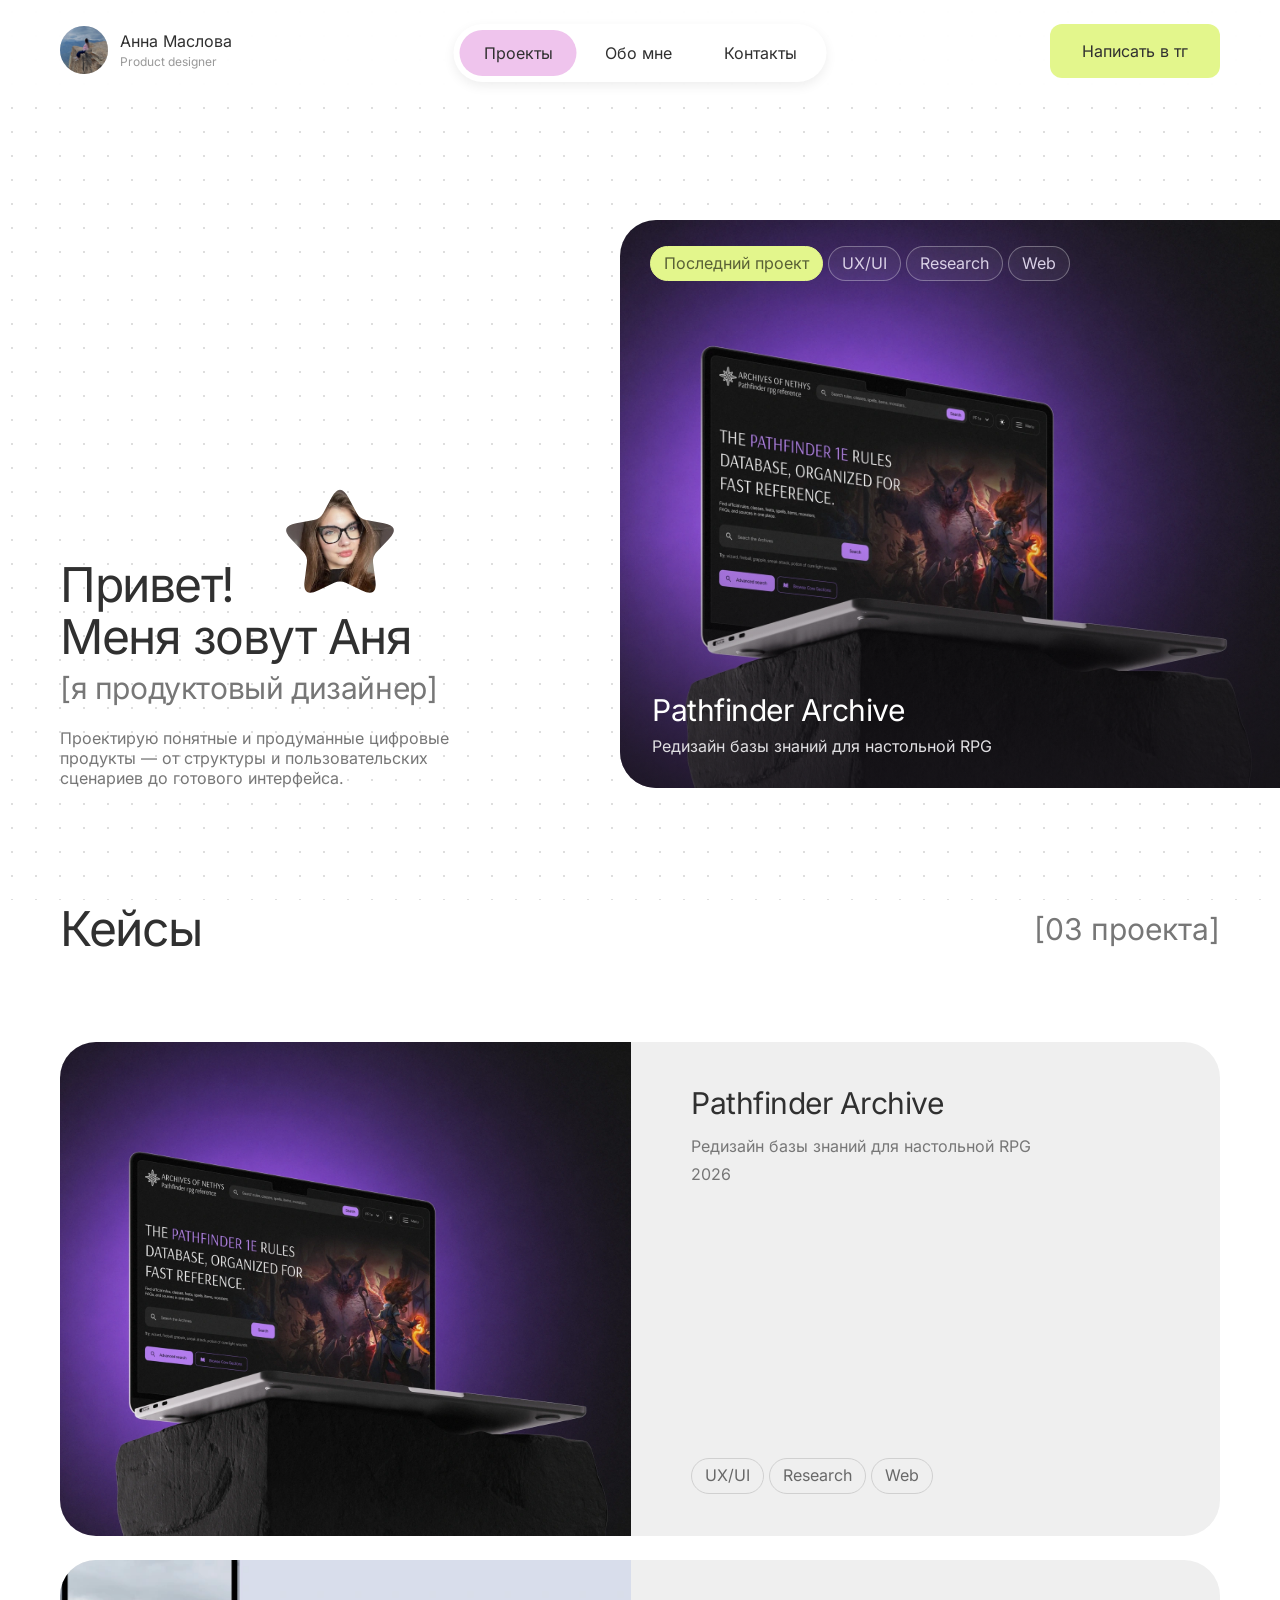
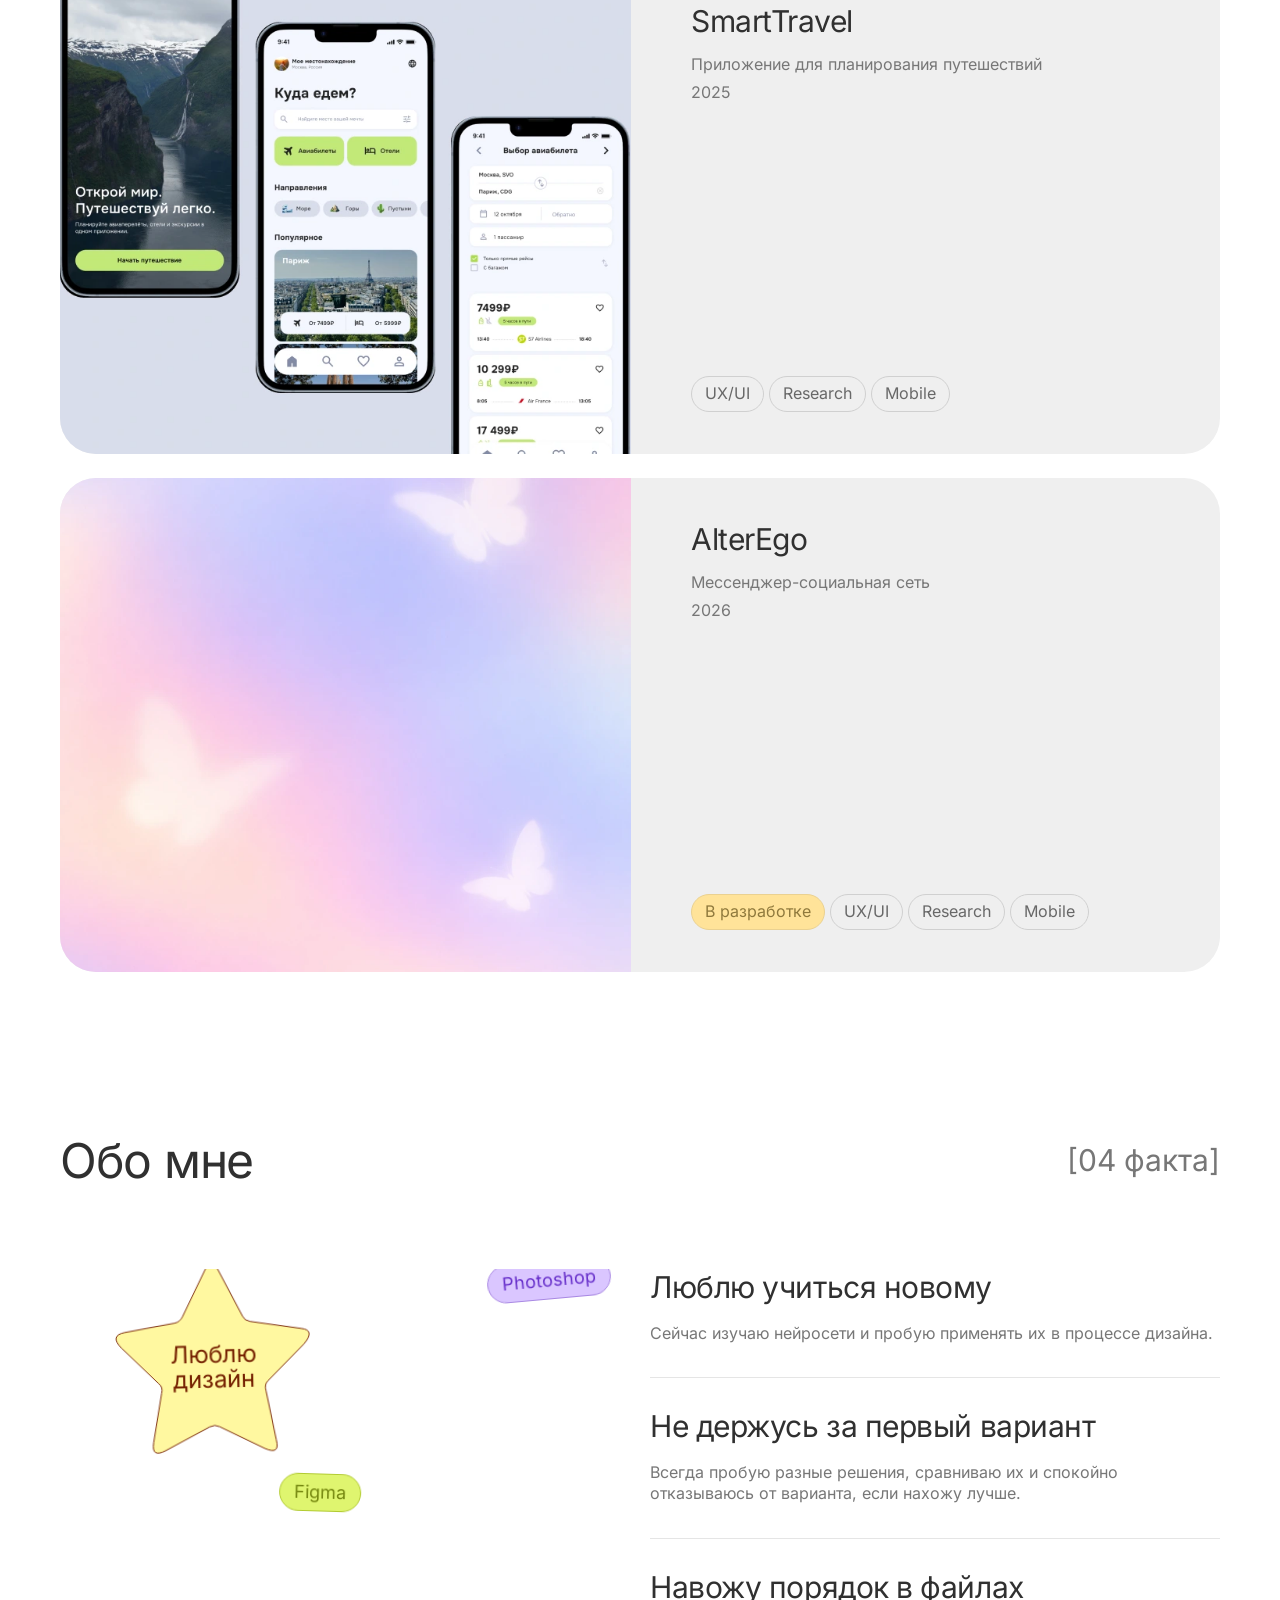
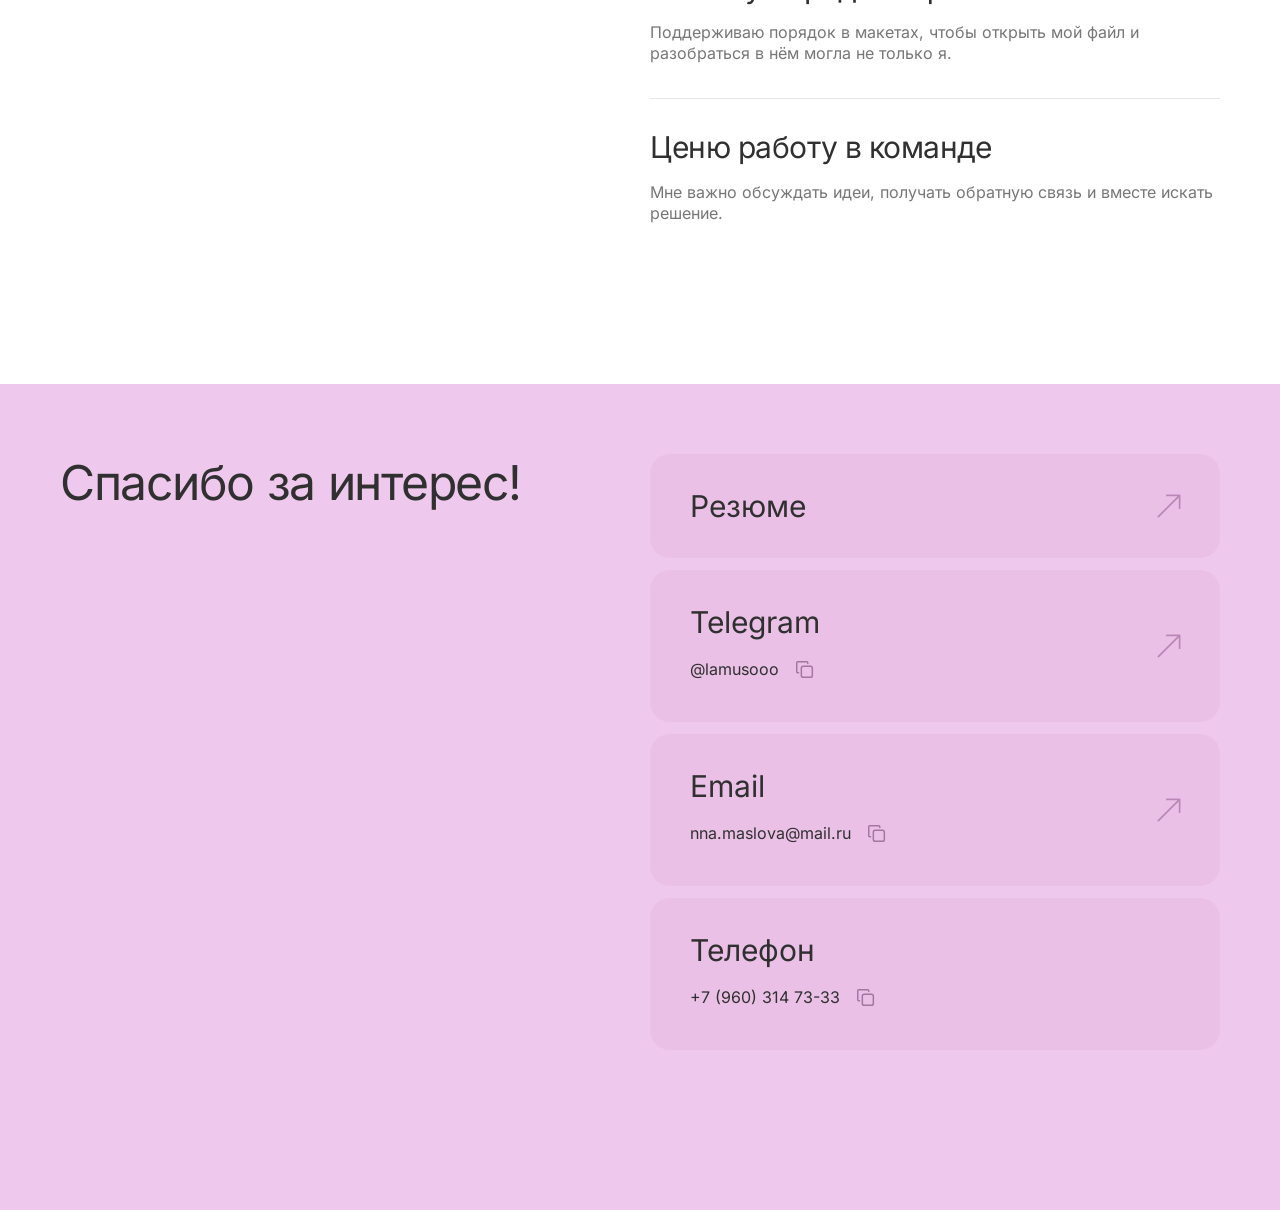
==== commit 320ddf31: "Update resume and add final Smart Travel screens" ====
--- a/index.html
+++ b/index.html
@@ -66,7 +66,7 @@
   <footer class="contacts" id="contacts" aria-labelledby="contacts-title">
     <h2 id="contacts-title">Спасибо за интерес!</h2>
     <div class="contact-list">
-      <div class="contact-item contact-resume"><a class="contact-action" href="resume.pdf" target="_blank" rel="noopener noreferrer" aria-label="Открыть резюме в PDF"></a><h3>Резюме</h3><svg class="contact-arrow" viewBox="0 0 32 32" fill="none" aria-hidden="true"><path d="M6 26 26 6M14 6h12v12" stroke="currentColor" stroke-width="1.6" stroke-linecap="round" stroke-linejoin="round"/></svg></div>
+      <div class="contact-item contact-resume"><a class="contact-action" href="resume.pdf?v=20261004-new" target="_blank" rel="noopener noreferrer" aria-label="Открыть резюме в PDF"></a><h3>Резюме</h3><svg class="contact-arrow" viewBox="0 0 32 32" fill="none" aria-hidden="true"><path d="M6 26 26 6M14 6h12v12" stroke="currentColor" stroke-width="1.6" stroke-linecap="round" stroke-linejoin="round"/></svg></div>
       <div class="contact-item contact-telegram"><a class="contact-action" href="https://t.me/lamusooo" aria-label="Telegram" target="_blank" rel="noopener noreferrer"></a><h3>Telegram</h3><div class="contact-detail"><p>@lamusooo</p><button type="button" class="copy-contact" data-copy="@lamusooo" aria-label="Копировать telegram" data-label="Копировать telegram"><svg viewBox="0 0 24 24" fill="none" aria-hidden="true"><rect x="8" y="8" width="12" height="12" rx="2" stroke="currentColor" stroke-width="1.6"/><path d="M15 5V4a1 1 0 0 0-1-1H4a1 1 0 0 0-1 1v10a1 1 0 0 0 1 1h1" stroke="currentColor" stroke-width="1.6" stroke-linecap="round"/></svg><span class="copy-tooltip">Копировать</span></button></div><svg class="contact-arrow" viewBox="0 0 32 32" fill="none" aria-hidden="true"><path d="M6 26 26 6M14 6h12v12" stroke="currentColor" stroke-width="1.6" stroke-linecap="round" stroke-linejoin="round"/></svg></div>
       <div class="contact-item contact-email"><a class="contact-action" href="mailto:nna.maslova@mail.ru" aria-label="Email"></a><h3>Email</h3><div class="contact-detail"><p>nna.maslova@mail.ru</p><button type="button" class="copy-contact" data-copy="nna.maslova@mail.ru" aria-label="Копировать email" data-label="Копировать email"><svg viewBox="0 0 24 24" fill="none" aria-hidden="true"><rect x="8" y="8" width="12" height="12" rx="2" stroke="currentColor" stroke-width="1.6"/><path d="M15 5V4a1 1 0 0 0-1-1H4a1 1 0 0 0-1 1v10a1 1 0 0 0 1 1h1" stroke="currentColor" stroke-width="1.6" stroke-linecap="round"/></svg><span class="copy-tooltip">Копировать</span></button></div><svg class="contact-arrow" viewBox="0 0 32 32" fill="none" aria-hidden="true"><path d="M6 26 26 6M14 6h12v12" stroke="currentColor" stroke-width="1.6" stroke-linecap="round" stroke-linejoin="round"/></svg></div>
       <div class="contact-item contact-phone"><a class="contact-action" href="tel:+79603147333" aria-label="Позвонить: +7 (960) 314-73-33"></a><h3>Телефон</h3><div class="contact-detail"><p>+7 (960) 314 73-33</p><button type="button" class="copy-contact" data-copy="+7 (960) 314 73-33" aria-label="Копировать телефон" data-label="Копировать телефон"><svg viewBox="0 0 24 24" fill="none" aria-hidden="true"><rect x="8" y="8" width="12" height="12" rx="2" stroke="currentColor" stroke-width="1.6"/><path d="M15 5V4a1 1 0 0 0-1-1H4a1 1 0 0 0-1 1v10a1 1 0 0 0 1 1h1" stroke="currentColor" stroke-width="1.6" stroke-linecap="round"/></svg><span class="copy-tooltip">Копировать</span></button></div><svg class="contact-arrow" viewBox="0 0 32 32" fill="none" aria-hidden="true"><path d="M6 26 26 6M14 6h12v12" stroke="currentColor" stroke-width="1.6" stroke-linecap="round" stroke-linejoin="round"/></svg></div>
